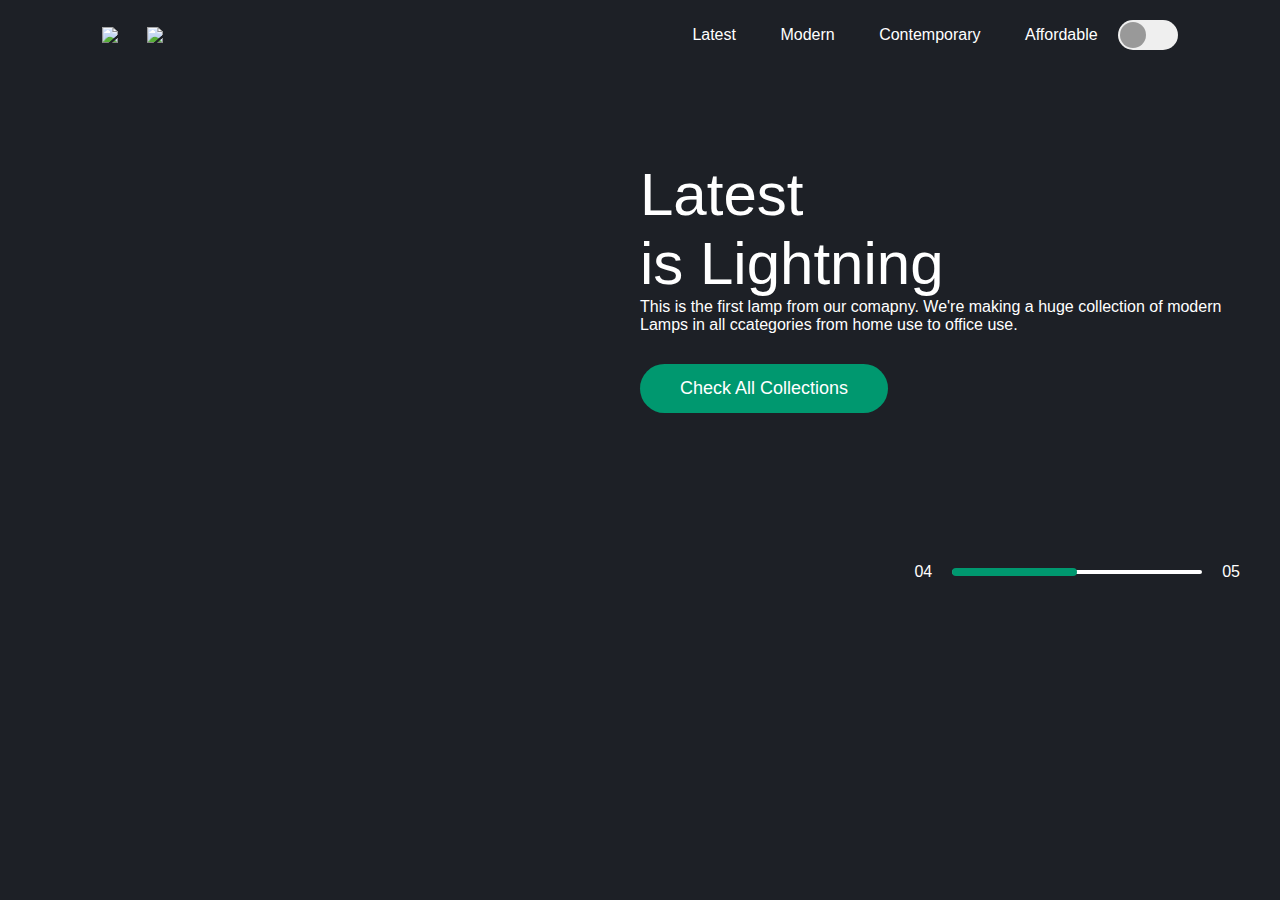
==== index.html @ 9203414e "Add files via upload" ====
<!DOCTYPE html>
<html lang="en">
<head>
    <meta charset="UTF-8">
    <meta name="viewport" content="width=device-width, initial-scale=1.0">
    <title>Document</title>
    <link rel="stylesheet" href="style.css">
</head>
<body>
<div class="hero">
    <nav>
        <img src="images/menu.png" class="menu-img">
        <img src="images/logo.png" class="logo">
        <ul>
            <li><a href="">Latest</a></li>
            <li><a href="">Modern</a></li>
            <li><a href="">Contemporary</a></li>
            <li><a href="">Affordable</a></li>
        </ul>
        <button type="button" onclick="toggleBtn()" id="btn"><span></span></button>
    </nav>

    <div class="lamp-container">
        <img src="images/lamp.png" class="lamp">
        <img src="images/light.png" class="light" id="light">
    </div>

    <div class="text-container">
        <h1>Latest<br>is Lightning</h1>
        <p>This is the first lamp from our comapny. We're making a huge collection of modern Lamps in all ccategories from home use to office use.</p>
        <a href="">Check All Collections</a>
        <div class="control">
            <p>04</p>
            <div class="line"><span></span></div>
            <p>05</p>
        </div>
    </div>
</div>



<script>
    var btn = document.getElementById("btn");
    var light = document.getElementById("light");

    function toggleBtn(){
        btn.classList.toggle("active");
        light.classList.toggle("on");
    }
</script>
</body>
</html>
---- style.css ----
*{
    margin: 0;
    padding: 0;
    font-family: 'poppins', sans-serif;
    box-sizing: border-box;
}

.hero{
    background: #1d2026;
    min-height: 100vh;
    width: 100%;
    color: #fff;
    position: relative;
}
nav{
    display: flex;
    align-items: center;
    padding: 20px 8%;
}
nav .menu-img{
    width: 25px;
    margin-right: 20px;
    cursor: pointer;
}
nav .logo{
    width: 100px;
    cursor: pointer;
}
nav ul{
    flex: 1;
    text-align: right;
}
nav ul li{
    display: inline-block;
    list-style: none;
    margin: 0 20px;
}
nav ul li a{
    text-decoration: none;
    color: #fff;
}
button{
    background: #efefef;
    height: 30px;
    width: 60px;
    border-radius: 20px;
    border: 0;
    outline: 0;
    cursor: pointer;
    transition: background 0.5s;
}

button span{
    display: block;
    background: #999;
    height: 26px;
    width: 26px;
    border-radius: 50%;
    margin-left: 2px;
    transition: background 0.5s, margin-left 0.5s;
}
.lamp-container{
    position: absolute;
    top: -20px;
    left: 22%;
    width: 200px;
}
.lamp{
    width: 100%;
}
.light{
    position: absolute;
    top: 97%;
    left: 50%;
    transform: translateX(-50%);
    width: 700px;
    margin-left: -10px;
    opacity: 0;
    transition: opacity 0.5s;
}
.text-container{
    max-width: 600px;
    margin-top: 7%;
    margin-left: 50%;
}
.text-container h1{
    font-size: 60px;
    font-weight: 400;
}
.text-container a{
    text-decoration: none;
    background: #00986f;
    padding: 14px 40px;
    display: inline-block;
    color: #fff;
    font-size: 18px;
    margin-top: 30px;
    border-radius: 30px;
}
.control{
    display: flex;
    align-items: center;
    justify-content: flex-end;
    margin-top: 150px;
}
.control .line{
    width: 250px;
    height: 4px;
    background: #fff;
    margin: 0 20px;
    border-radius: 2px;
}
.control .line span{
    width: 50%;
    height: 8px;
    margin-top: -2px;
    border-radius: 4px;
    background: #00986f;
    display: block;
}
.active{
    background: green;
}
.active span{
    background: #fff;
    margin-left: 31px;
}
.on{
    opacity: 1;
}

/*----Page - Description for the workings -----*/
.img_deg{
    float: right;
    width: 30%;
}

.pos_cen
{
    position: absolute;
    width: 70%;
    left: 15%;
    top: 20%;
    padding: 30px;
}

/*--- Upload Button ---*/
input[type="file"]{
    display: none;
}
label{
    display: inline-block;
    text-transform: none;
    color: #fff;
    background: #00986f;
    text-align: center;
    padding: 14px 40px;
    font-size: 18px;
    letter-spacing: 1.5px;
    user-select: none;
    cursor: pointer;
    box-shadow: 5px 15px 25px rgba(0, 0, 0, 0.35);
    border-radius: 30px;
    margin-top: 30px;
}
label i{
    font-size: 20px;
    margin-right: 10px;
}
label:active{
    transform: scale(0.9);
}






.container {
    display: flex;
  }
  
  .bcol {
    background: #1d2026;
    flex: 1;
    margin: 0 0%; /* Adjust margin as needed for spacing */
  }
  
  .box {
    border: 1px solid #ddd;
    padding: 10px;
    margin-bottom: 10px;
    text-align: center; /* Center-align text */
  }
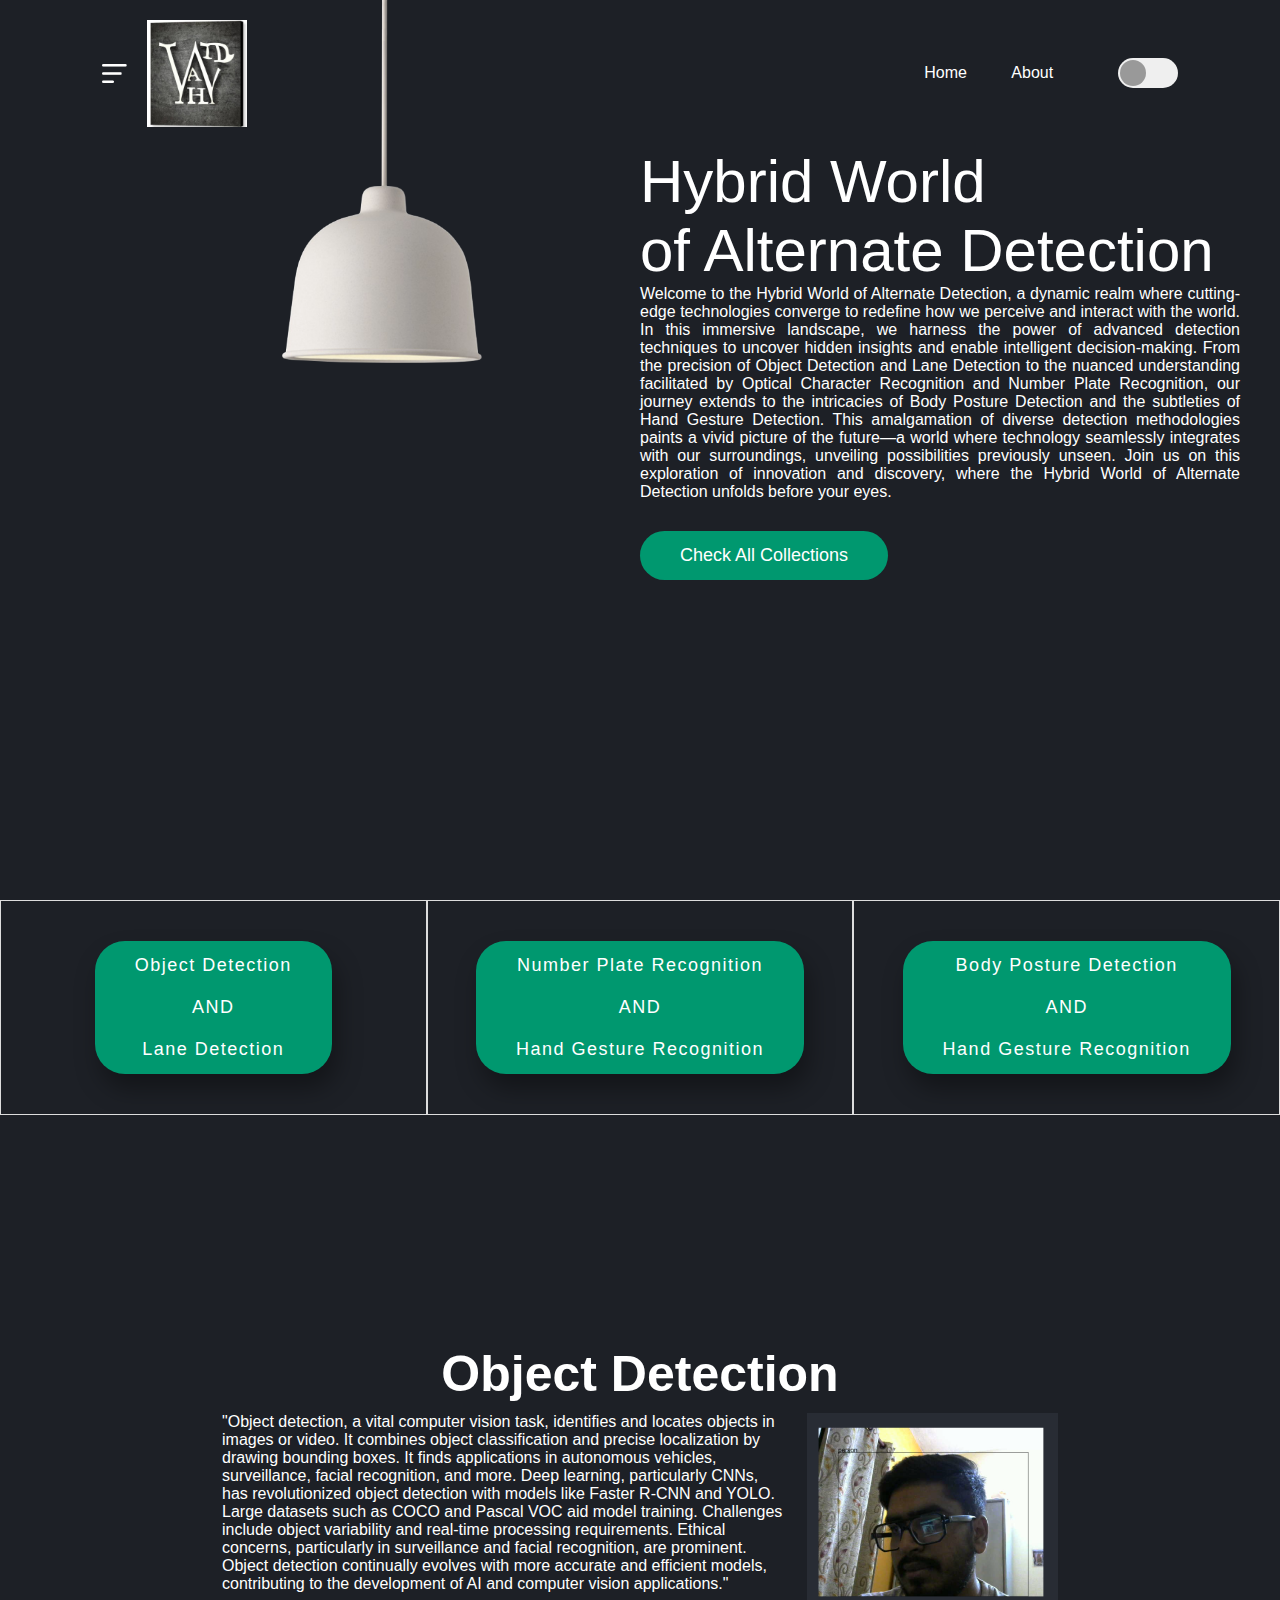
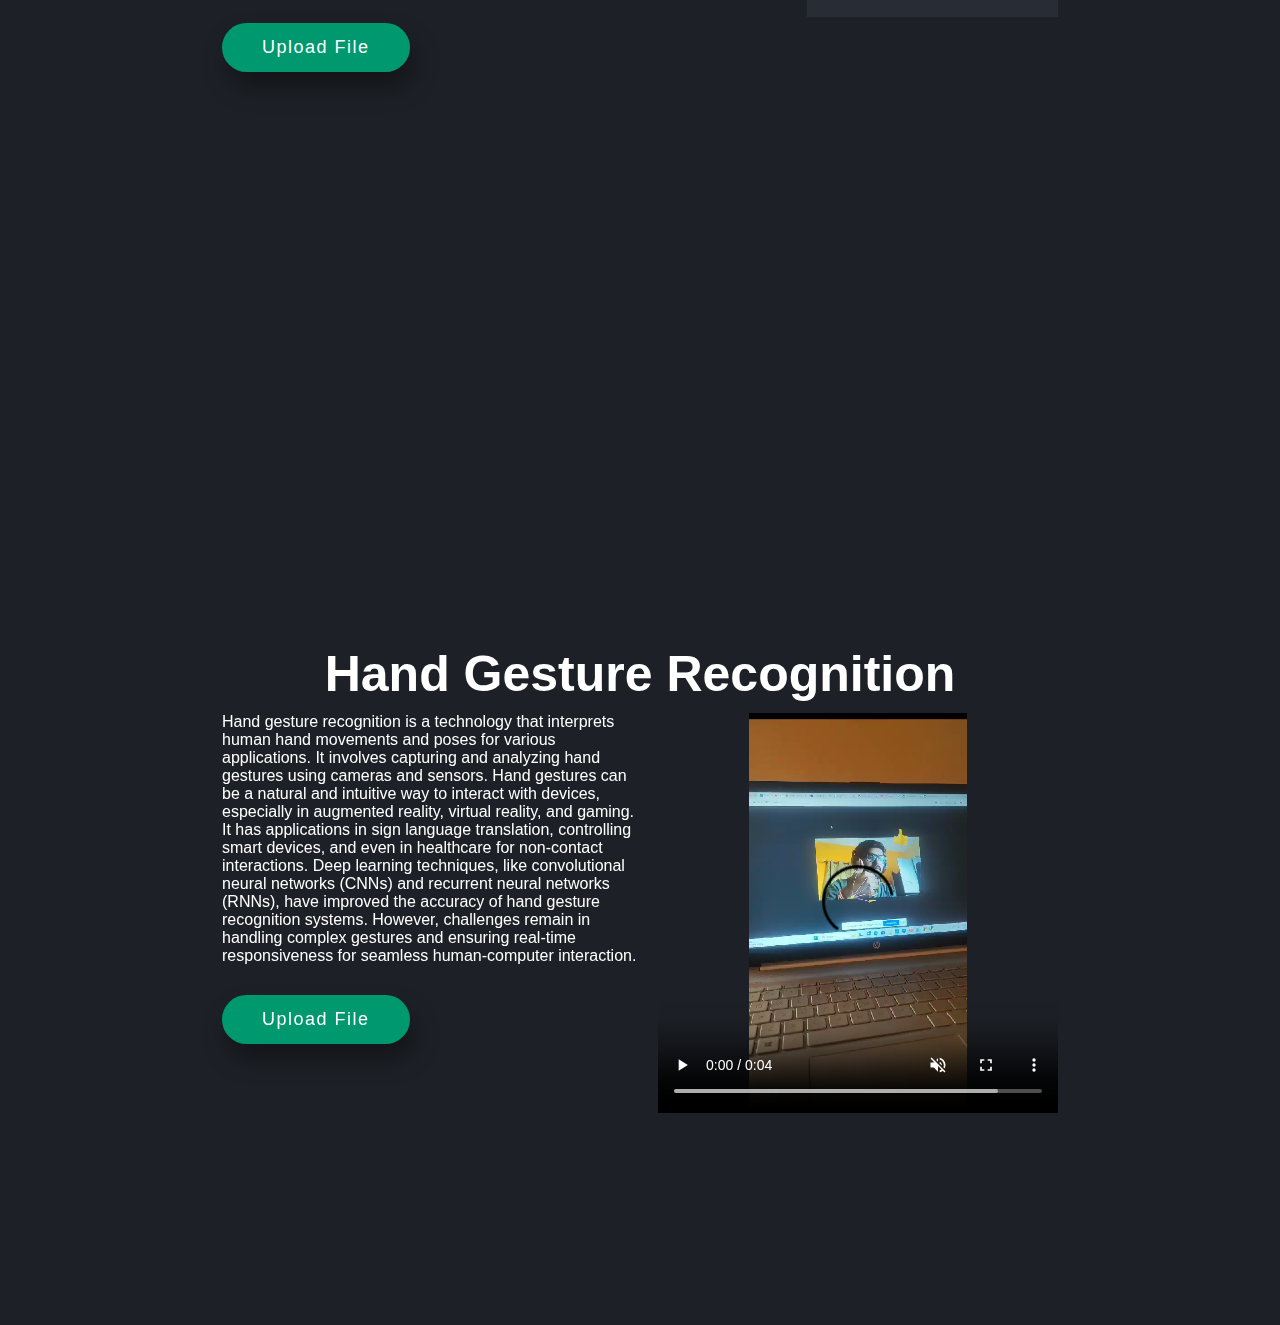
==== commit 9e442a74: "Update and rename index copy.html to index.html" ====
--- a/index.html
+++ b/index.html
@@ -5,17 +5,18 @@
     <meta name="viewport" content="width=device-width, initial-scale=1.0">
     <title>Document</title>
     <link rel="stylesheet" href="style.css">
+    <link rel="stylesheet" href="style1.css">
 </head>
 <body>
 <div class="hero">
     <nav>
         <img src="images/menu.png" class="menu-img">
-        <img src="images/logo.png" class="logo">
+        <img src="images/logo.jpeg" class="logo">
         <ul>
-            <li><a href="">Latest</a></li>
-            <li><a href="">Modern</a></li>
-            <li><a href="">Contemporary</a></li>
-            <li><a href="">Affordable</a></li>
+            <li><a href=""></a></li>
+            <li><a href="">Home</a></li>
+            <li><a href="">About</a></li>
+            <li><a href=""></a></li>
         </ul>
         <button type="button" onclick="toggleBtn()" id="btn"><span></span></button>
     </nav>
@@ -25,15 +26,100 @@
         <img src="images/light.png" class="light" id="light">
     </div>
 
-    <div class="text-container">
-        <h1>Latest<br>is Lightning</h1>
-        <p>This is the first lamp from our comapny. We're making a huge collection of modern Lamps in all ccategories from home use to office use.</p>
-        <a href="">Check All Collections</a>
-        <div class="control">
+    <div class="text-container" style="margin-top: 0%;">
+        <h1>Hybrid World<br>of Alternate Detection</h1>
+        <p style="text-align: justify;">Welcome to the Hybrid World of Alternate Detection, a dynamic realm where cutting-edge technologies converge to redefine how we perceive and interact with the world. In this immersive landscape, we harness the power of advanced detection techniques to uncover hidden insights and enable intelligent decision-making. From the precision of Object Detection and Lane Detection to the nuanced understanding facilitated by Optical Character Recognition and Number Plate Recognition, our journey extends to the intricacies of Body Posture Detection and the subtleties of Hand Gesture Detection. This amalgamation of diverse detection methodologies paints a vivid picture of the future—a world where technology seamlessly integrates with our surroundings, unveiling possibilities previously unseen. Join us on this exploration of innovation and discovery, where the Hybrid World of Alternate Detection unfolds before your eyes.</p>
+            <a href="" style="margin-bottom: 20%;">Check All Collections</a>
+        <!--<div class="control">
             <p>04</p>
             <div class="line"><span></span></div>
             <p>05</p>
-        </div>
+        </div>-->
+    </div>
+</div>
+<div class="container">
+    <div class="bcol">
+      <div class="box">
+        <a href="OBJ.html" style="display: inline-block;
+        text-transform: none;
+        color: #fff;
+        background: #00986f;
+        text-align: center;
+        padding: 14px 40px;
+        font-size: 18px;
+        letter-spacing: 1.5px;
+        user-select: none;
+        cursor: pointer;
+        box-shadow: 5px 15px 25px rgba(0, 0, 0, 0.35);
+        border-radius: 30px;
+        margin-top: 30px;
+        margin-bottom: 30px;
+        text-decoration: none;">Object Detection<br><br>AND<br><br>Lane Detection</a><br>
+      </div>
+    </div>
+    
+    <div class="bcol">
+      <div class="box">
+        <!--<label for="uploadBtn">Number Plate Recognition</label><br>-->
+        <a href="index.html" style="display: inline-block;
+        text-transform: none;
+        color: #fff;
+        background: #00986f;
+        text-align: center;
+        padding: 14px 40px;
+        font-size: 18px;
+        letter-spacing: 1.5px;
+        user-select: none;
+        cursor: pointer;
+        box-shadow: 5px 15px 25px rgba(0, 0, 0, 0.35);
+        border-radius: 30px;
+        margin-top: 30px;  margin-bottom: 30px;
+        text-decoration: none;">Number Plate Recognition<br><br>AND<br><br>Hand Gesture Recognition</a><br>
+      </div>
+    </div>
+    
+    <div class="bcol">
+      <div class="box">
+       
+        <a href="index.html" style="display: inline-block;
+        text-transform: none;
+        color: #fff;
+        background: #00986f;
+        text-align: center;
+        padding: 14px 40px;
+        font-size: 18px;
+        letter-spacing: 1.5px;
+        user-select: none;
+        cursor: pointer;
+        box-shadow: 5px 15px 25px rgba(0, 0, 0, 0.35);
+        border-radius: 30px;
+        margin-top: 30px;  margin-bottom: 30px;
+        text-decoration: none;">Body Posture Detection<br><br>AND<br><br>Hand Gesture Recognition</a><br>
+      </div>
+    </div>
+  </div>
+  
+
+
+<div class="hero">
+    <div class="pos_cen">
+        <h2 style="text-align: center;margin-top: 10px; margin-bottom: 10px; font-size: 50px;">Object Detection</h2>
+        <img class="img_deg" src="images/OD.png" style="margin-left: 20px;">
+        <p>"Object detection, a vital computer vision task, identifies and locates objects in images or video. It combines object classification and precise localization by drawing bounding boxes. It finds applications in autonomous vehicles, surveillance, facial recognition, and more. Deep learning, particularly CNNs, has revolutionized object detection with models like Faster R-CNN and YOLO. Large datasets such as COCO and Pascal VOC aid model training. Challenges include object variability and real-time processing requirements. Ethical concerns, particularly in surveillance and facial recognition, are prominent. Object detection continually evolves with more accurate and efficient models, contributing to the development of AI and computer vision applications."</p>
+        <input type="file" id="uploadBtn">
+        <label for="uploadBtn">Upload File</label>
+    </div>
+</div>
+
+<div class="hero" style="max-height: 10px;">
+    <div class="pos_cen">
+        <h2 style="text-align: center; margin-top: 10px;  margin-bottom: 10px; font-size: 50px;">Hand Gesture Recognition</h2>
+        <video controls muted loop src="images/HandGesture.mp4" class="img_deg" style="margin-left: 20px; width: 400px; height: 400px;">
+        <source src="images/HandGesture.mp4">
+        This browser does not support HTML5
+        </video>
+        <p>Hand gesture recognition is a technology that interprets human hand movements and poses for various applications. It involves capturing and analyzing hand gestures using cameras and sensors. Hand gestures can be a natural and intuitive way to interact with devices, especially in augmented reality, virtual reality, and gaming. It has applications in sign language translation, controlling smart devices, and even in healthcare for non-contact interactions. Deep learning techniques, like convolutional neural networks (CNNs) and recurrent neural networks (RNNs), have improved the accuracy of hand gesture recognition systems. However, challenges remain in handling complex gestures and ensuring real-time responsiveness for seamless human-computer interaction.</p>        <input type="file" id="uploadBtn">
+        <label for="uploadBtn">Upload File</label>
     </div>
 </div>
 
@@ -49,4 +135,4 @@
     }
 </script>
 </body>
-</html>+</html>
--- a/style1.css
+++ b/style1.css
@@ -0,0 +1,4 @@
+.img_deg
+{
+    float: right;
+}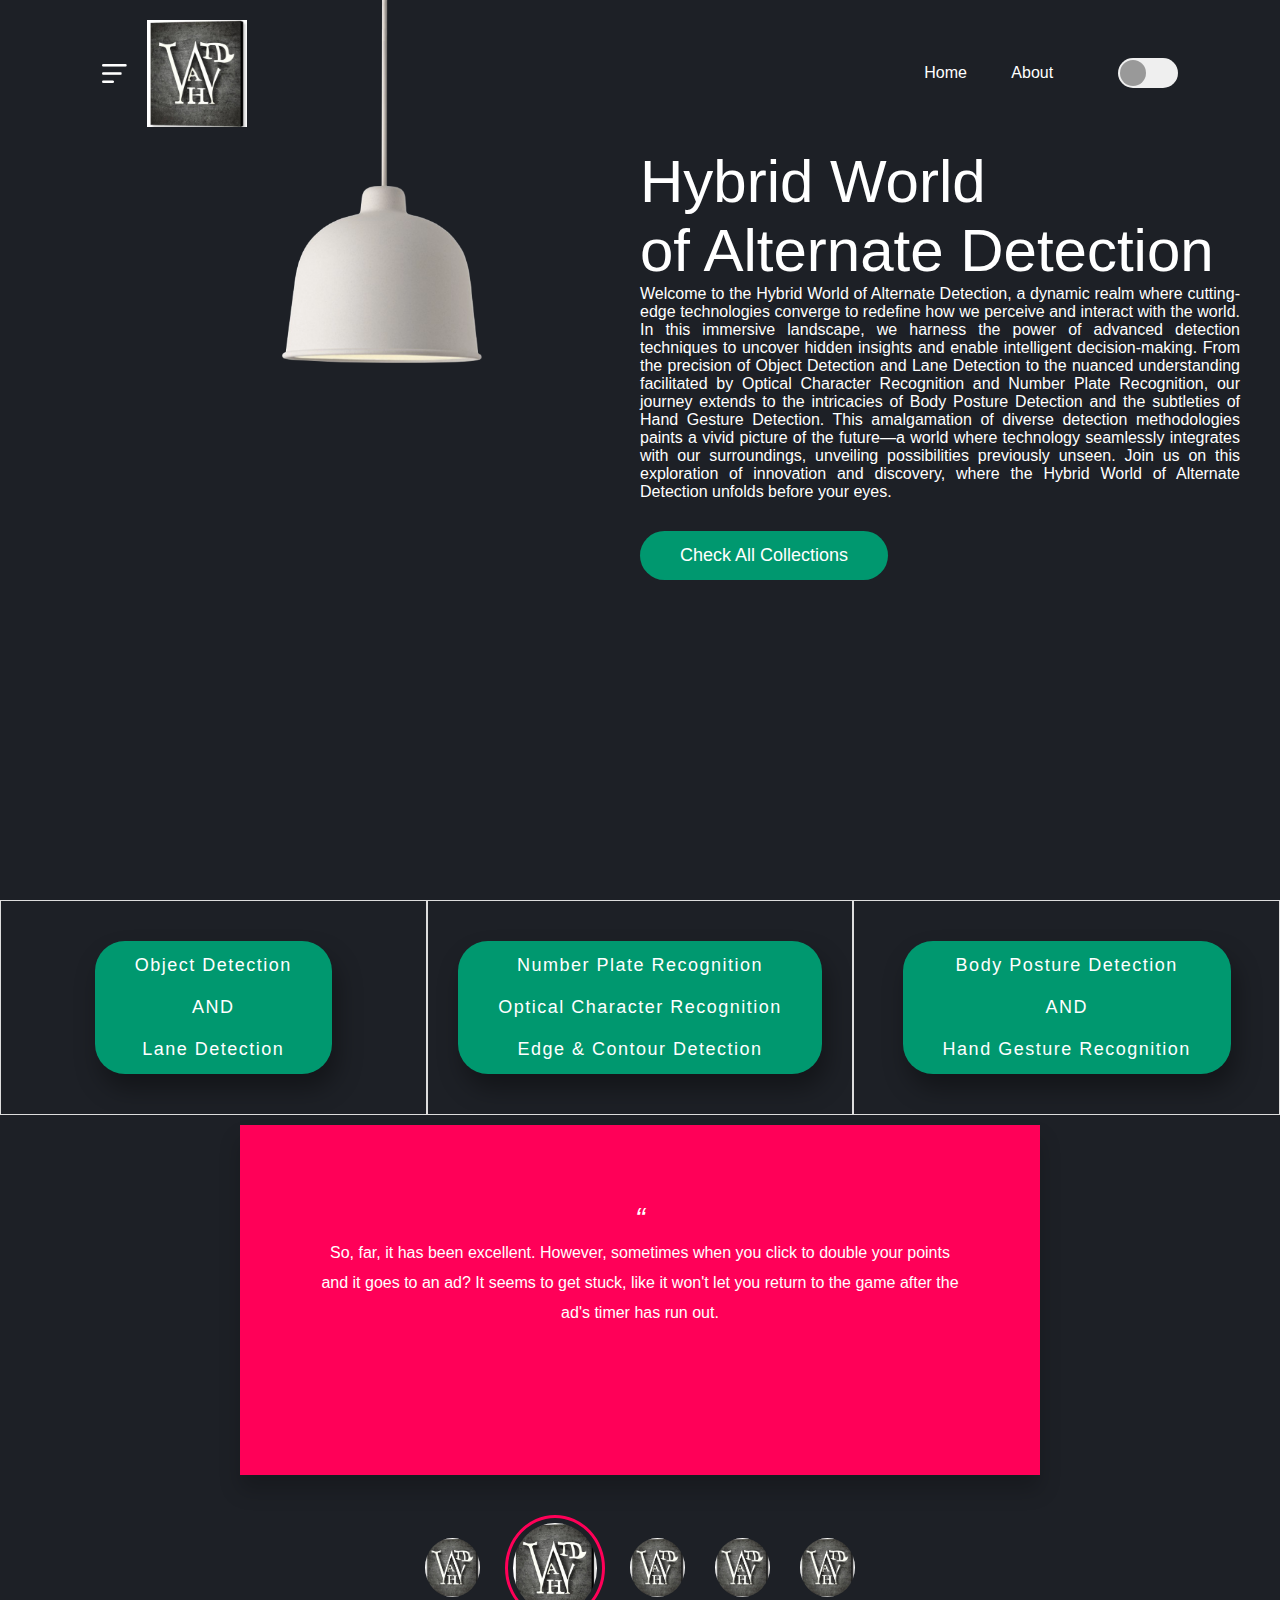
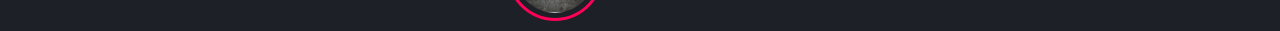
==== commit 920c92d4: "Add files via upload" ====
--- a/index.html
+++ b/index.html
@@ -14,7 +14,7 @@
         <img src="images/logo.jpeg" class="logo">
         <ul>
             <li><a href=""></a></li>
-            <li><a href="">Home</a></li>
+            <li><a href="index.html">Home</a></li>
             <li><a href="">About</a></li>
             <li><a href=""></a></li>
         </ul>
@@ -61,7 +61,7 @@
     <div class="bcol">
       <div class="box">
         <!--<label for="uploadBtn">Number Plate Recognition</label><br>-->
-        <a href="index.html" style="display: inline-block;
+        <a href="OCR.html" style="display: inline-block;
         text-transform: none;
         color: #fff;
         background: #00986f;
@@ -74,14 +74,14 @@
         box-shadow: 5px 15px 25px rgba(0, 0, 0, 0.35);
         border-radius: 30px;
         margin-top: 30px;  margin-bottom: 30px;
-        text-decoration: none;">Number Plate Recognition<br><br>AND<br><br>Hand Gesture Recognition</a><br>
+        text-decoration: none;">Number Plate Recognition<br><br>Optical Character Recognition<br><br>Edge & Contour Detection </a><br>
       </div>
     </div>
     
     <div class="bcol">
       <div class="box">
        
-        <a href="index.html" style="display: inline-block;
+        <a href="HAND.html" style="display: inline-block;
         text-transform: none;
         color: #fff;
         background: #00986f;
@@ -99,30 +99,46 @@
     </div>
   </div>
   
-
-
-<div class="hero">
-    <div class="pos_cen">
-        <h2 style="text-align: center;margin-top: 10px; margin-bottom: 10px; font-size: 50px;">Object Detection</h2>
-        <img class="img_deg" src="images/OD.png" style="margin-left: 20px;">
-        <p>"Object detection, a vital computer vision task, identifies and locates objects in images or video. It combines object classification and precise localization by drawing bounding boxes. It finds applications in autonomous vehicles, surveillance, facial recognition, and more. Deep learning, particularly CNNs, has revolutionized object detection with models like Faster R-CNN and YOLO. Large datasets such as COCO and Pascal VOC aid model training. Challenges include object variability and real-time processing requirements. Ethical concerns, particularly in surveillance and facial recognition, are prominent. Object detection continually evolves with more accurate and efficient models, contributing to the development of AI and computer vision applications."</p>
-        <input type="file" id="uploadBtn">
-        <label for="uploadBtn">Upload File</label>
+  <div class="container">
+  <div class="testimonial">
+    <div class="testimonial-text">
+        <div class="user-text">
+            <i class="fas fa-qoute-left">&ldquo; </i>
+            <p>I think this platform is great overall, the only real issue I've been dealing with is that after watching a reel or sometimes just a regular video, the feed resets when exited and I cycle through a lot of the same posts.
+            </p>
+            <span></span>
+        </div>
+        <div class="user-text active-text">
+            <i class="fas fa-qoute-left">&ldquo; </i>
+            <p>So, far, it has been excellent. However, sometimes when you click to double your points and it goes to an ad? It seems to get stuck, like it won't let you return to the game after the ad's timer has run out.</p>
+            <span></span>
+        </div>
+        <div class="user-text">
+            <i class="fas fa-qoute-left">&ldquo; </i>
+            <p>For how big this platform is, I'm super impressed with how quick it functions regardless if I'm on data or Wifi. Yes, it builds up a sizable cache in a short amount of time, but that's an easy fix in the settings.</p>
+            <span></span>
+        </div>
+        <div class="user-text">
+            <i class="fas fa-qoute-left">&ldquo; </i>
+            <p>Great Platform! But one annoying bug involving the friend tab: sometimes when I see a notification for a new friend, no new friend will show up in my feed, or the notification disappears after a few seconds.</p>
+            <span></span>
+        </div>
+        <div class="user-text">
+            <img class="img_deg" src="images/OD.png" style="margin: 5px;">
+            <img class="img_deg" src="images/OD.png" style="margin: 5px;">
+            <img class="img_deg" src="images/OD.png" style="margin: 5px;">
+            <span></span>
+        </div>
+    </div>
+    <div class="testimonial-pic">
+        <img src="images/logo.jpeg" class="user-pic" onclick="showReview()">
+        <img src="images/logo.jpeg" class="user-pic active-pic" onclick="showReview()">
+        <img src="images/logo.jpeg" class="user-pic" onclick="showReview()">
+        <img src="images/logo.jpeg" class="user-pic" onclick="showReview()">
+        <img src="images/logo.jpeg" class="user-pic" onclick="showReview()">
     </div>
 </div>
-
-<div class="hero" style="max-height: 10px;">
-    <div class="pos_cen">
-        <h2 style="text-align: center; margin-top: 10px;  margin-bottom: 10px; font-size: 50px;">Hand Gesture Recognition</h2>
-        <video controls muted loop src="images/HandGesture.mp4" class="img_deg" style="margin-left: 20px; width: 400px; height: 400px;">
-        <source src="images/HandGesture.mp4">
-        This browser does not support HTML5
-        </video>
-        <p>Hand gesture recognition is a technology that interprets human hand movements and poses for various applications. It involves capturing and analyzing hand gestures using cameras and sensors. Hand gestures can be a natural and intuitive way to interact with devices, especially in augmented reality, virtual reality, and gaming. It has applications in sign language translation, controlling smart devices, and even in healthcare for non-contact interactions. Deep learning techniques, like convolutional neural networks (CNNs) and recurrent neural networks (RNNs), have improved the accuracy of hand gesture recognition systems. However, challenges remain in handling complex gestures and ensuring real-time responsiveness for seamless human-computer interaction.</p>        <input type="file" id="uploadBtn">
-        <label for="uploadBtn">Upload File</label>
-    </div>
 </div>
-
 
 
 <script>
@@ -133,6 +149,21 @@
         btn.classList.toggle("active");
         light.classList.toggle("on");
     }
+
+
+    let userTexts = document.getElementsByClassName("user-text");
+        let userPics = document.getElementsByClassName("user-pic");
+        function showReview(){
+            for(userPic of userPics){
+                userPic.classList.remove("active-pic");
+            }
+            for(userText of userTexts){
+                userText.classList.remove("active-text");
+            }
+            let i = Array.from(userPics).indexOf(event.target);
+            userPics[i].classList.add("active-pic");
+            userTexts[i].classList.add("active-text");
+        }
 </script>
 </body>
-</html>
+</html>--- a/style.css
+++ b/style.css
@@ -141,7 +141,7 @@
     width: 70%;
     left: 15%;
     top: 20%;
-    padding: 30px;
+    padding: 10px;
 }
 
 /*--- Upload Button ---*/
@@ -178,6 +178,8 @@
 
 .container {
     display: flex;
+    margin-top: 30px;
+    margin-bottom: 30px;
   }
   
   .bcol {
@@ -192,4 +194,87 @@
     margin-bottom: 10px;
     text-align: center; /* Center-align text */
   }
-  +  
+
+
+
+
+
+
+
+
+  .container{
+    width: 100%;
+    min-height: 100%;
+    background: #1d2026;
+    display: flex;
+    align-items: center;
+    justify-content: center;
+    margin-bottom: 0;
+    margin-top: 0;
+}  
+.testimonial{
+    width: 90%;
+    max-width: 800px;
+    margin: auto;   
+    margin-bottom: 0; 
+}
+.testimonial-text{
+    background: #ff0058;
+    color: #fff;
+    width: 100%;
+    height: 350px;
+    position: relative;
+    box-shadow: 0 15px 20px rgba(0, 0, 0, 0.2);
+}
+.user-text{
+    width: 80%;
+    text-align: center;
+    line-height: 30px;
+    position: absolute;
+    top: 50%;
+    left: 50%;
+    transform: translate(-50%, -50%);
+    display: none;
+}
+.user-text .fas{
+    font-size: 30px;
+    margin-bottom: 50px;
+    margin-top: 20px;
+}
+.user-text span{
+    display: block;
+    font-size: 13px;
+    margin-top: 70px;
+    font-weight: 500;
+    text-transform: uppercase;
+}
+.testimonial-pic{
+    margin-top: 30px;
+    display: flex;
+    align-items: center;
+    justify-content: center;
+}
+.user-pic{
+    width: 65px;
+    padding: 5px;
+    border-radius: 50%;
+    margin: 10px;
+    cursor: pointer;
+}
+.user-text.active-text{
+    display: block;
+    animation: moveup 3s linear forwards;
+}
+.user-pic.active-pic{
+    width: 100px;
+    border: 3px solid #ff0058;
+}
+@keyframes moveup{
+    0%{
+        margin-top: 25px;
+    }
+    100%{
+        margin-top: 0px;
+    }
+}